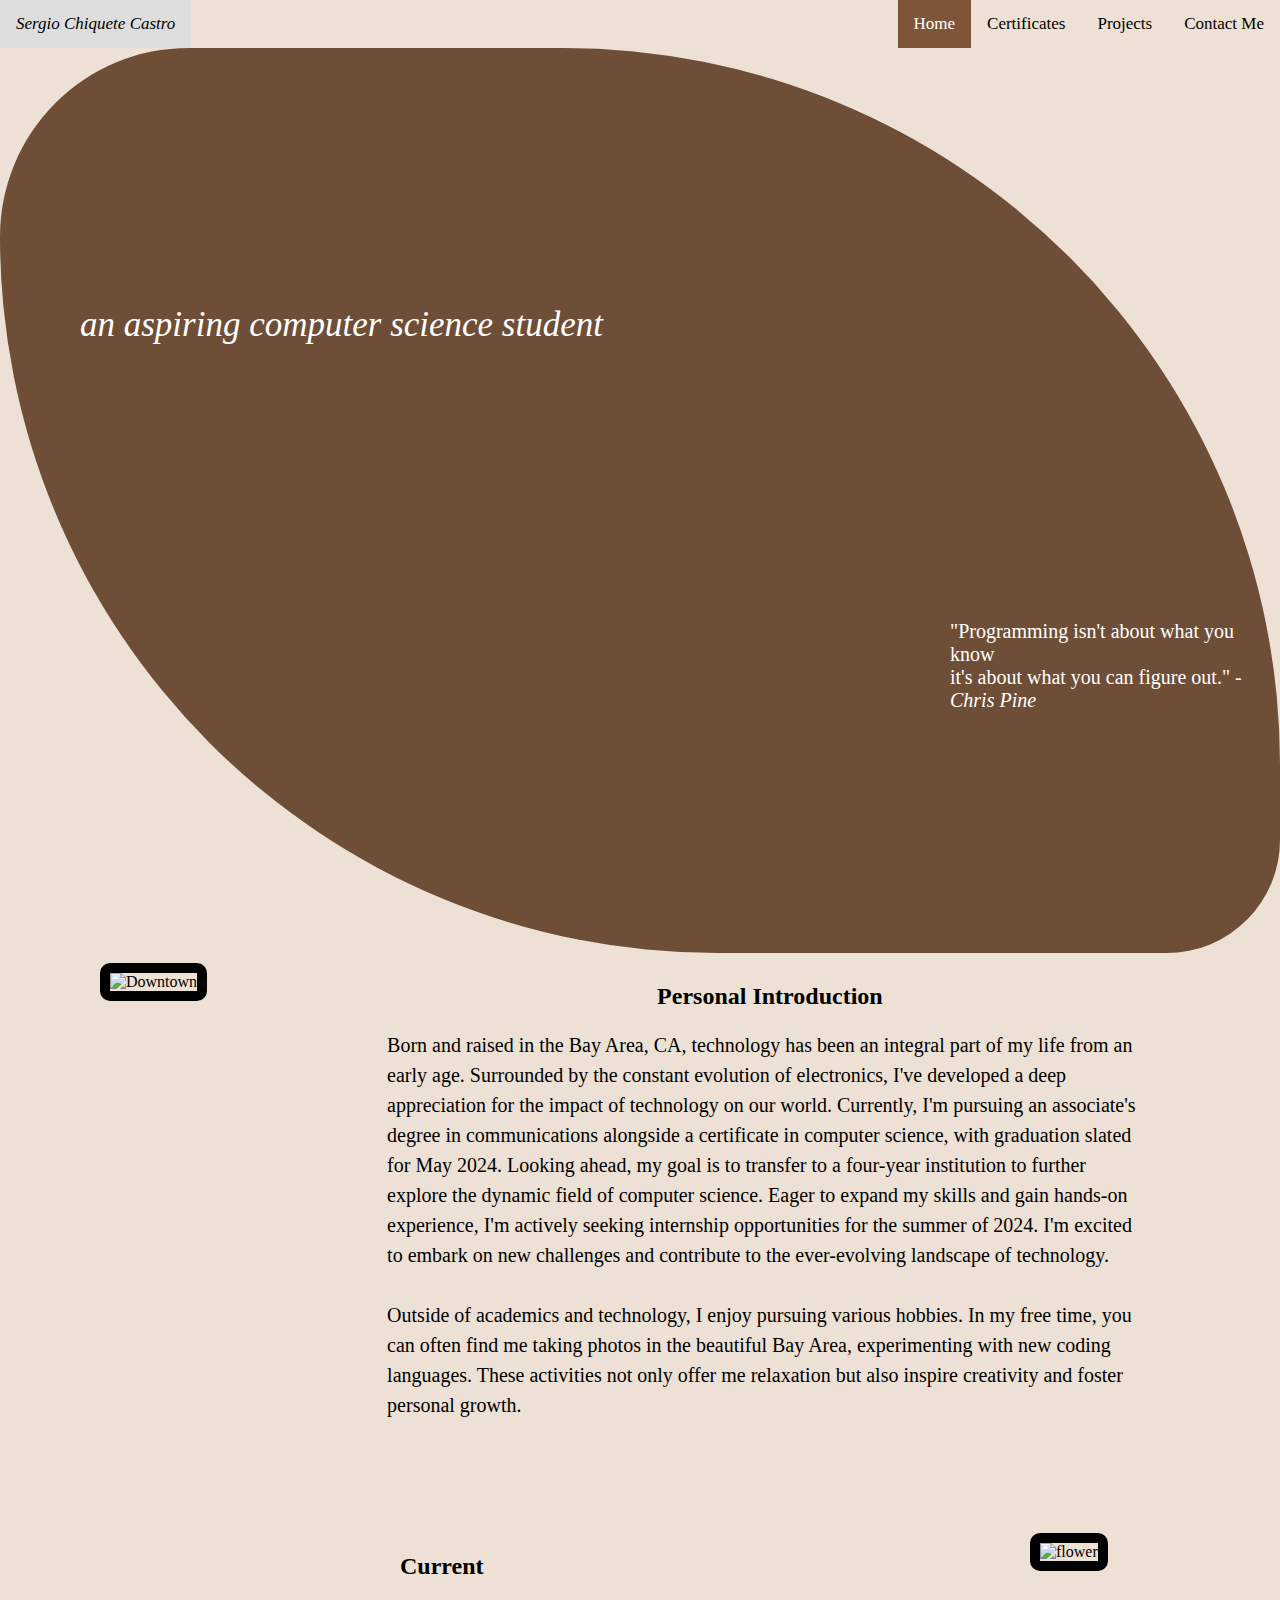
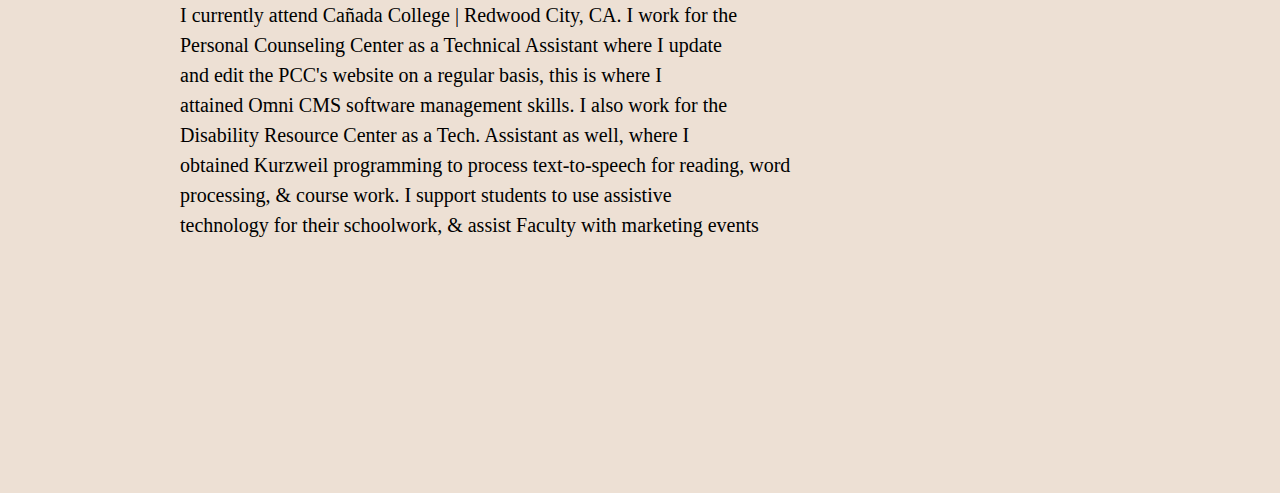
==== index.html @ 0375aa4e "Add files via upload" ====
<!DOCTYPE html>
<html lang="en">
  <head>
    <meta charset="UTF-8" />
    <meta name="viewport" content="width=device-width, initial-scale=1" />
    <title>Home Page</title>
    <link rel="stylesheet" href="styles.css" />
  </head>

  <body>
    <nav class="topnav">
      <a href="/ContactMe/contact.html">Contact Me</a>
      <a href="/Projects/projects.html">Projects</a>
      <a href="/Certificates/certificates.html">Certificates</a>
      <a class="active" href="/HOME/index.html">Home</a>
      <a class="name" href="#name"><em>Sergio Chiquete Castro</em></a>
    </nav>

    <div class="container-one">
      <section class="container-two">
        <div>
          <p class="c1-text">an aspiring computer science student</p>

          <p class="c1-text-info">
            "Programming isn't about what you know <br />
            it's about what you can figure out." <cite>- Chris Pine</cite>
          </p>
        </div>
      </section>

      <section class="container-three">
        <div>
          <img src="/images/dt.png" alt="Downtown" class="dt-img" />
        </div>

        <div>
          <h2 class="c3-header">Personal Introduction</h2>

          <p class="c3-text">
            Born and raised in the Bay Area, CA, technology has been an integral
            part of my life from an early age. Surrounded by the constant
            evolution of electronics, I've developed a deep appreciation for the
            impact of technology on our world. Currently, I'm pursuing an
            associate's degree in communications alongside a certificate in
            computer science, with graduation slated for May 2024. Looking
            ahead, my goal is to transfer to a four-year institution to further
            explore the dynamic field of computer science. Eager to expand my
            skills and gain hands-on experience, I'm actively seeking internship
            opportunities for the summer of 2024. I'm excited to embark on new
            challenges and contribute to the ever-evolving landscape of
            technology.
            <br /><br />
            Outside of academics and technology, I enjoy pursuing various
            hobbies. In my free time, you can often find me taking photos in the
            beautiful Bay Area, experimenting with new coding languages. These
            activities not only offer me relaxation but also inspire creativity
            and foster personal growth.
          </p>
        </div>
      </section>




      <section class="container-three">
        

        <div>
          <h2 class="c4-header">Current</h2>

          <p class="c4-text">
            I currently attend Cañada College | Redwood City, CA. I work for the
            <br />
            Personal Counseling Center as a Technical Assistant where I update
            <br />
            and edit the PCC's website on a regular basis, this is where I
            <br />
            attained Omni CMS software management skills. I also work for the

            <br />
            Disability Resource Center as a Tech. Assistant as well, where I

            <br />
            obtained Kurzweil programming to process text-to-speech for reading,
            word <br />

            processing, & course work. I support students to use assistive
            <br />
            technology for their schoolwork, & assist Faculty with marketing
            events
          </p>
        </div>

        <div>
          <img src="/images/flower1.png" alt="flower" class="c41Img" />
        </div>
      </section>




      



    </div>
  </body>
</html>
---- styles.css ----
body {
  background-color: #ede0d4;
  margin: 0;
}

/*    NAVIGATION BAR       */
.topnav {
  overflow: hidden;
  background-color: #ede0d4;
}

.topnav a {
  float: right;
  color: black;
  text-align: center;
  padding: 14px 16px;
  text-decoration: none;
  font-size: 17px;
}

.topnav a:hover {
  background-color: #ddd;
  color: black;
}

.topnav a.active {
  background-color: #7f5539;
  color: white;
}

.topnav a.name {
  float: left;
  font-size: 10;
}

/*^^^^^^NAVIGATION BAR^^^^^^*/

.container-one {
  min-height: 850px;
  background-color: #ede0d4;
}

/*     container quote         */
.container-two {
  min-height: 900px;

  border-top-right-radius: 950px;
  border-top-left-radius: 250px;
  border-bottom-left-radius: 950px;
  border-bottom-right-radius: 150px;
  display: flex;
  flex-direction: row;
  align-items: center;
  justify-content: center;
  min-height: 905px;
  background-color: #6f4e37;
  position: relative;
}

/*     container quote         */

/*containerTWO TEXT*/
.c1-text {
  color: white;
  font-size: 35px;
  position: absolute;
  left: 80px;
  font-style: italic;
  margin-bottom: 100px;
}
.c1-text-info {
  color: white;
  font-size: 20px;
  margin-left: 950px;
  margin-top: 350px;
}
/*containerTWO TEXT*/

/* CONTAINER 3 */

.container-three {
  min-height: 560px;

  display: flex;
  flex-direction: row;
  align-items: flex-start;

  background-color: #ede0d4;
  position: relative;

  margin-top: 10px;
}

.dt-img {
  width: 100%;
  height: 500px;
  width: 500px;
  flex-direction: row;
  border: 10px solid black;
  border-radius: 10px;

  margin-left: 100px;
}

.c3-text {
  font-size: 20px;
  width: 750px;
  margin-left: 180px;
  line-height: 30px;
}
.c3-header {
  margin-left: 450px;
}

/* CONTAINER 3 */



/* CONTAINER 4 */

.container-four {
 
  display: flex;
  flex-direction: row;
   background-color: #ede0d4;
  position: relative;
  margin:55px;
}


.c41Img{
  width: 100%;
  height: 400px;
  width: 550px;
  flex-direction: row;
  border: 10px solid black;
  border-radius: 10px;

  margin-left: 100px;
}

.c4-text{
  font-size: 20px;
  width: 750px;
  margin-left: 180px;
  line-height: 30px;
}
.c4-header{
  margin-left: 400px
}
/* CONTAINER 4 */

 @media only screen and (max-width: 575.98px) {
  /*C4*/
  .container-four{
    margin: 0px;;
 }
.c41Img{
  margin:0px;

height: 350px;
margin-top: 10px;
  width: 450px;
  margin-left: 25px;
}
.c4-header{
margin: 0px;
padding-left: 200px;
padding-top: 100px;
padding-bottom: 50px;

}
.c4-text{
  margin:0px;
    width: 550px;
    padding-left: 15px;

}




 /*C4*/
  
  
  
  
  /*C1*/
  .c1-text {
    top: 250px;
  }

  .c1-text-info {
    font-size: 11px;
    margin-left: 220px;
    margin-top: 550px;
    font-size: 15px;
  }
  /*C1*/

  /*C3*/
  .container-three {
    flex-direction: column;

  }
  .dt-img {
    margin: 22px;
  }
  .c3-header {
    margin-left: 150px;
  }
  .c3-text {
    margin-left: 10px;
    width: 550px;
  }
/*C3*/


 
}
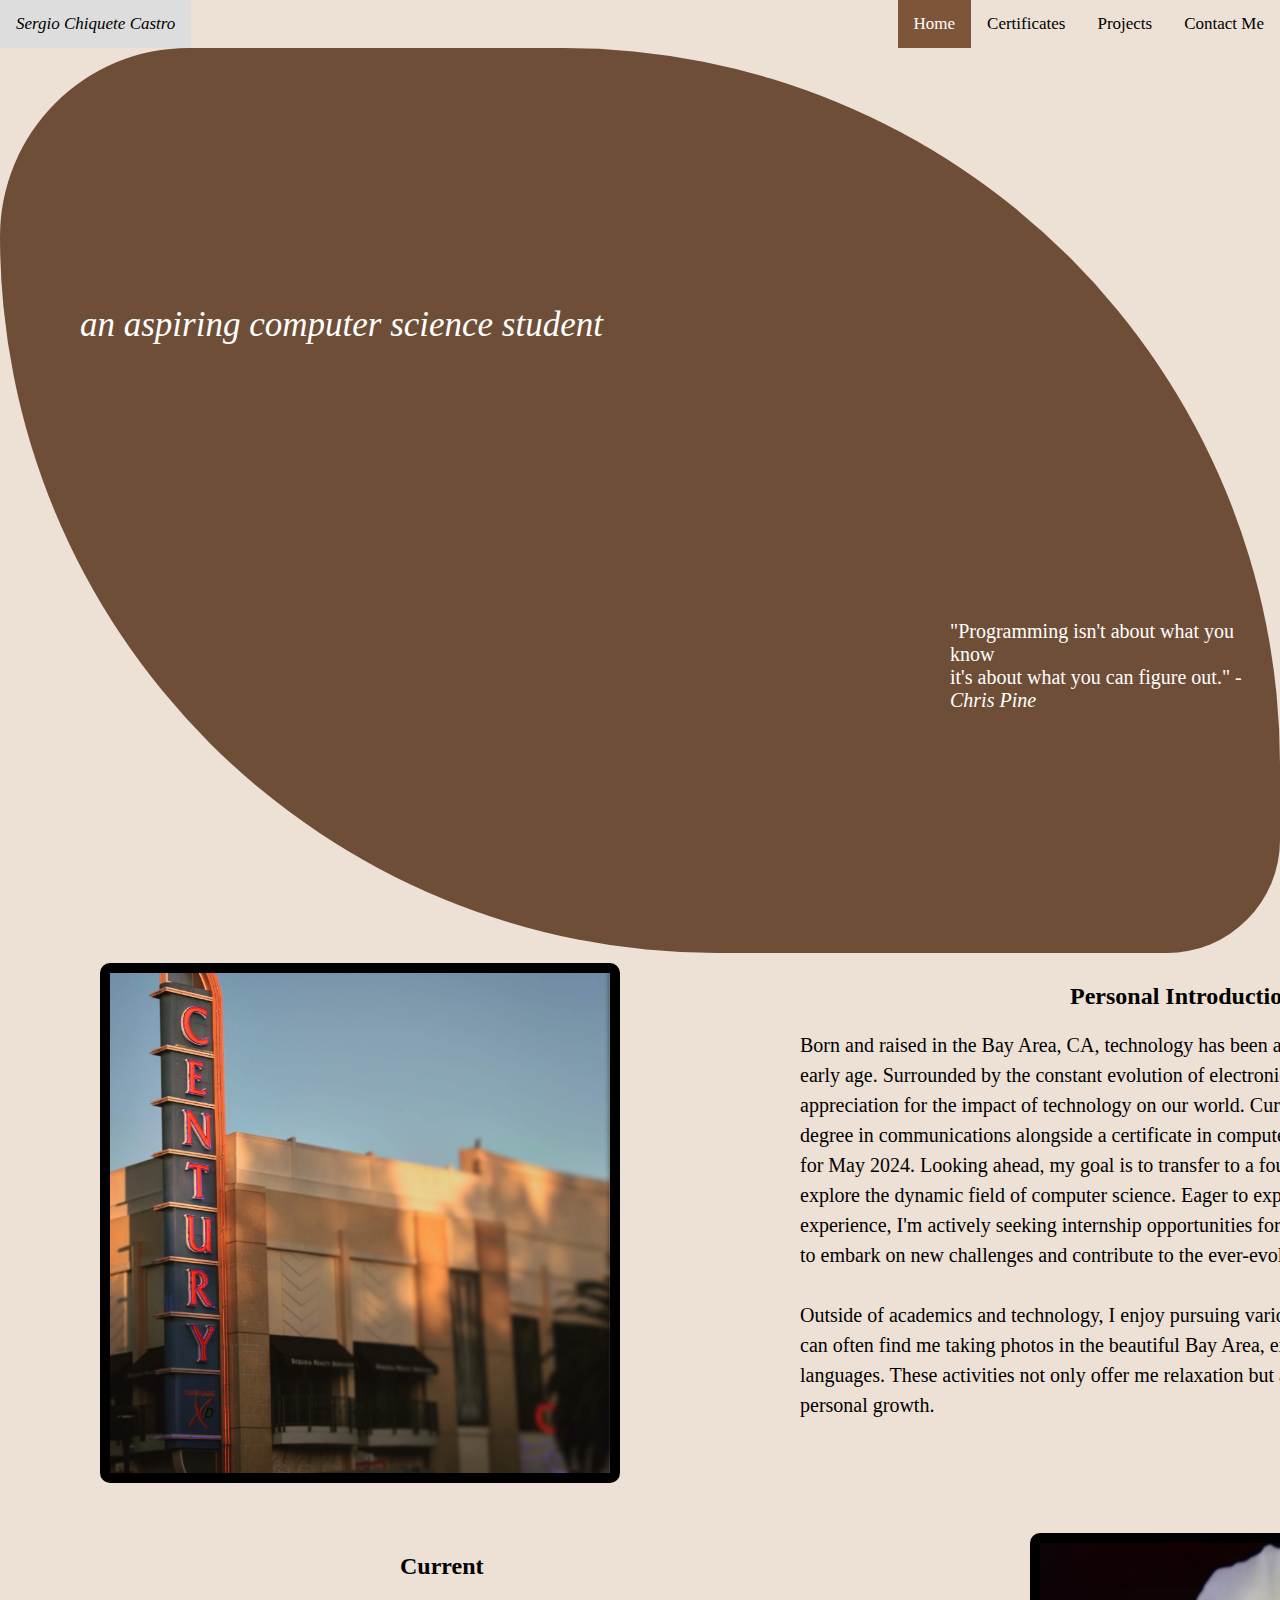
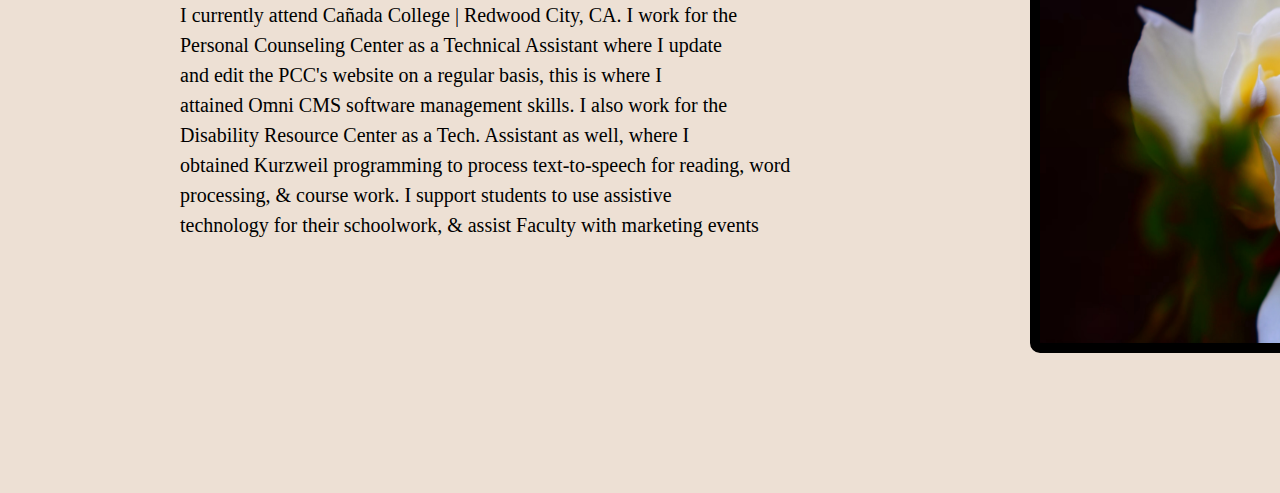
==== commit 354eb10b: "Update index.html" ====
--- a/index.html
+++ b/index.html
@@ -9,10 +9,10 @@
 
   <body>
     <nav class="topnav">
-      <a href="/ContactMe/contact.html">Contact Me</a>
-      <a href="/Projects/projects.html">Projects</a>
-      <a href="/Certificates/certificates.html">Certificates</a>
-      <a class="active" href="/HOME/index.html">Home</a>
+      <a href="contact.html">Contact Me</a>
+      <a href="projects.html">Projects</a>
+      <a href="certificates.html">Certificates</a>
+      <a class="active" href="index.html">Home</a>
       <a class="name" href="#name"><em>Sergio Chiquete Castro</em></a>
     </nav>
 
@@ -30,7 +30,7 @@
 
       <section class="container-three">
         <div>
-          <img src="/images/dt.png" alt="Downtown" class="dt-img" />
+          <img src="dt.png" alt="Downtown" class="dt-img" />
         </div>
 
         <div>
@@ -92,7 +92,7 @@
         </div>
 
         <div>
-          <img src="/images/flower1.png" alt="flower" class="c41Img" />
+          <img src="flower1.png" alt="flower" class="c41Img" />
         </div>
       </section>
 
